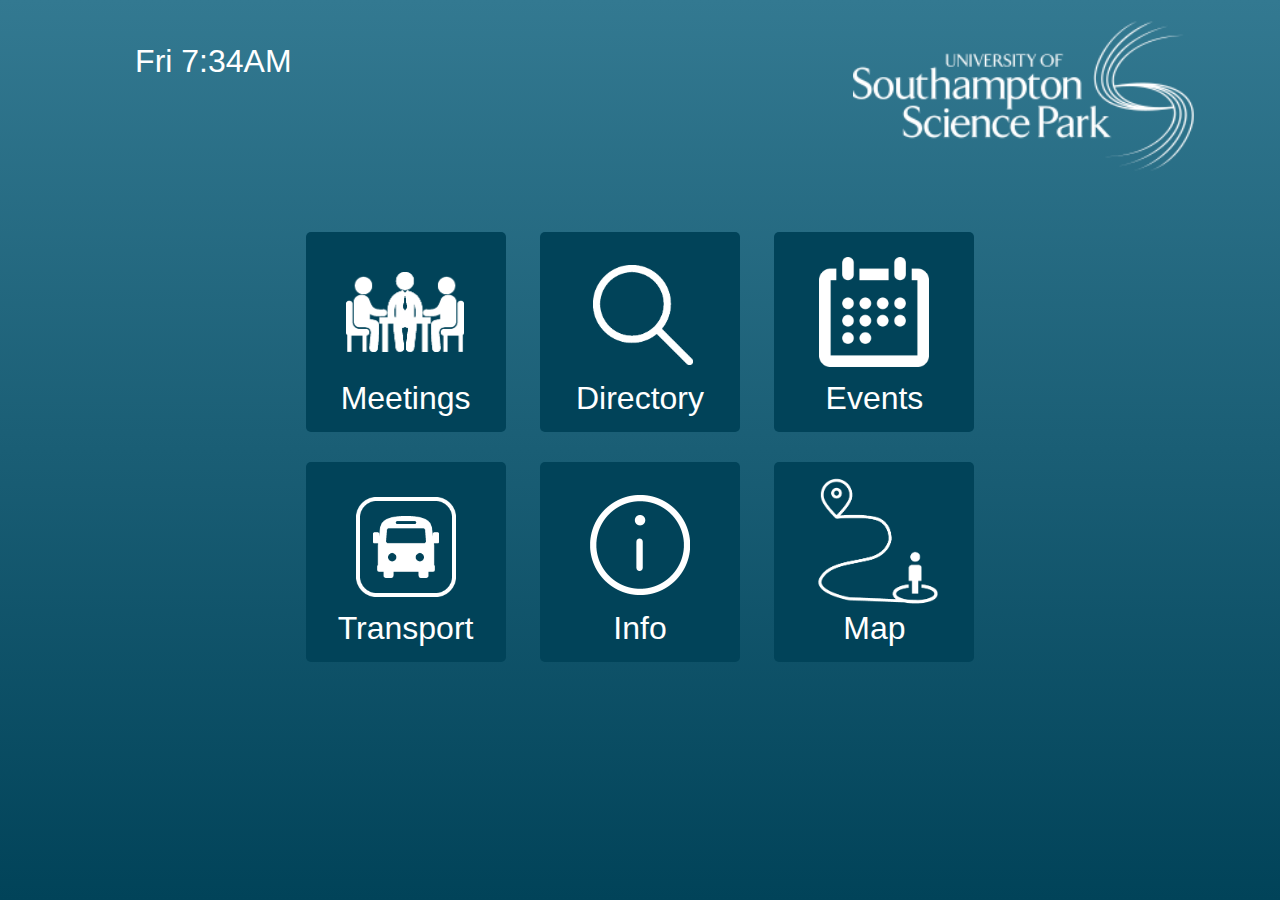
==== index.html @ 9030faab "changed resolution for touchscreen" ====
<html xmlns="http://www.w3.org/1999/xhtml" lang="en">

<head>
	<meta http-equiv="Content-Type" content="text/html; charset=utf-8" />
	<meta name="description" content="" />
	<meta name="keywords" content="" />
	<title>Science Park Touch Screen</title>
	<link rel="stylesheet" type="text/css" href="assets/css/main.css">
	<script src="assets/js/clock.js"></script>
</head>
<body>
	<!--Header-->
	<header>
		<nav>
			<div id="hdr-container">
    			<div id ="clockbox" class="hdr-date"></div>
    			<div class="back-container"></div>
    			<div class="logo"><img  id="sp-logo" src="assets/img/southampton-science-park.png" alt="Science Park" /></div>
    			<br style="clear: left;" />
			</div>
		</nav>
	</header>
	<!--Main Part of Body-->
	<article>
		<section class="row row-one">
			<a href="meeting.html"><div class="box-one grow">
				<div class="meeting-icon"><img src="assets/img/business-meeting.png"></div>
				<div class="meeting-text"><p>Meetings</p></div>
			</div></a>
    		<a href="http://178.62.9.102:8080/search"><div class="box-two grow">
    			<div class="search-icon"><img src="assets/img/search.png"></div>
    			<div class="search-text"><p>Directory</p></div>
    		</div></a>
    		<a href="events.html"><div class="box-three grow">
    			<div class="events-icon"><img src="assets/img/events.png"></div>
    			<div class="events-text"><p>Events</p></div>
    		</div></a>
		</section>
		<section class="row row-two">
			</div></a>
    		<a href="bus.html"><div class="box-one grow">
    			<div class="bus-icon"><img src="assets/img/scholar-bus-stop.png"></div>
    			<div class="bus-text"><p>Transport</p></div>
    		</div></a>
    		<a href="info.html"><div class="box-two grow">
    			<div class="info-icon"><img src="assets/img/info.png"></div>
    			<div class="info-text"><p>Info</p></div>
    		</div></a>
    		<a href="map.html"><div class="box-three grow">
				<div class="map-icon"><img src="assets/img/map-marker-with-a-person-shape.png"></div>
				<div class="map-text"><p>Map</p></div>
			</div></a>
		</section>
		<section>
			<div id='media-player'></div>	
		</section>
	</article>
	<!--Footer-->
	<footer>

	</footer>
</body>
---- assets/css/main.css ----
@import url("http://fonts.googleapis.com/css?family=Source+Sans+Pro:300,900");

/*CSS RESET*/
/*Source: http://meyerweb.com/eric/tools/css/reset/index.html*/

html, body, div, span, applet, object, iframe,
h1, h2, h3, h4, h5, h6, p, blockquote, pre,
a, abbr, acronym, address, big, cite, code,
del, dfn, em, font, img, ins, kbd, q, s, samp,
small, strike, strong, sub, sup, tt, var,
b, u, i, center,
dl, dt, dd, ol, ul, li,
fieldset, form, label, legend,
table, caption, tbody, tfoot, thead, tr, th, td {
	margin: 0;
	padding: 0;
	border: 0;
	outline: 0;
	font-size: 100%;
	vertical-align: baseline;
	background: transparent;
}
body {
	line-height: 1;
}
ol, ul {
	list-style: none;
}
blockquote, q {
	quotes: none;
}
blockquote:before, blockquote:after,
q:before, q:after {
	content: '';
	content: none;
}

/* remember to define focus styles! */
:focus {
	outline: 0;
}

/* remember to highlight inserts somehow! */
ins {
	text-decoration: none;
}
del {
	text-decoration: line-through;
}

/* tables still need 'cellspacing="0"' in the markup */
table {
	border-collapse: collapse;
	border-spacing: 0;
}

/*Main CSS*/
/*General*/
body {
	color: white;
	background: #014359; /* For browsers that do not support gradients */
    background: -webkit-linear-gradient(#337991,#014359 ); /* For Safari 5.1 to 6.0 */
    background: -o-linear-gradient(#337991,#014359 ); /* For Opera 11.1 to 12.0 */
    background: -moz-linear-gradient(#337991,#014359 ); /* For Firefox 3.6 to 15 */
    background: linear-gradient(#337991,#014359 ); /* Standard syntax (must be last) */
  font-family: Arial,Helvetica Neue,Helvetica,sans-serif; 
  font-weight: normal;
  font-style: normal;
  overflow: hidden;
  height: 100% !important;
}
a {
  text-decoration: none;
  color: white;
}

/*End of General*/
/*Header*/

#hdr-container {
    text-align: justify;
    -ms-text-justify: distribute-all-lines;
    color: white !important;
    padding-bottom: 60px;
    display: flex;

}
.logo, .back-container, .hdr-date {
    width: 33.3333%;
    flex: 1;
}
.logo {
  padding-top: 20px;
}
#sp-logo {
  width: 80%;
}
.hdr-date {
  padding-top: 45px;
}


.hdr-date {
	font-size: 2em !important;
	text-align: center;
}
.back-container {
  text-align: center;

}
#icon-backwards{
  width: 70px;
  padding-top: 30px;

}
/*End of Header*/
/*Body*/
.map-icon img {
  height: 150px;
  position: absolute;
  left: 30px;
  top: 10px;
}
.map-text {
  position: absolute;
  top:150px;
  font-size: 2em;
  right: 0;
  left: 0;
}

.search-icon img {
	height: 100px;
	position: absolute;
	left:53px;
	top: 33px;
}
.search-text {
	position: absolute;
	top:150px;
	font-size: 2em;
	right: 0;
	left: 0;
}

.events-icon img {
  height: 110px;
  position: absolute;
  left: 45px;
  top: 25px;
}
.events-text {
  position: absolute;
  top:150px;
  font-size: 2em;
  right: 0;
  left: 0;
}
.meeting-icon img {
  height: 80px;
  position: absolute;
  left: 40px;
  top: 40px;
}
.meeting-text {
  position: absolute;
  top: 150px;
  font-size: 2em;
  right: 0;
  left: 0;
}
.bus-icon img {
  height: 100px;
  position: absolute;
  left: 50px;
  top: 35px;
}
.bus-text {
  position: absolute;
  top:150px;
  font-size: 2em;
  right: 0;
  left: 0;
}
.info-icon img {
  height: 100px;
  position: absolute;
  left: 50px;
  top: 33px;
}
.info-text {
  position: absolute;
  top:150px;
  font-size: 2em;
  right: 0;
  left: 0;
}
.row-one,.row-two, .row-three {
    text-align: center;
}

.box-one, .box-two, .box-three {
    width: 200px;
    height: 200px;
    vertical-align: top;
    display: inline-block;
    *display: inline;
    zoom: 1;
    background: #014359;
    border-radius: 5px;
}
.box-one, .box-two {
	margin-right: 30px;
}
.row {
	padding-bottom: 30px;
}
.grow {
	position: relative;
  	-webkit-transition:all 0.5s ease-out;
  	-moz-transition:all 0.5s ease-out;
  	-ms-transition:all 0.5s ease-out;
  	-o-transition:all 0.5s ease-out;
  	transition:all 0.5s ease-out;  
 	/*box-shadow: 0 18px 19px rgba(0,0,0,0.2);*/
}
.grow:after {
	content: '';
  position: absolute;
  width: 100%;
  height: 100%;
  left: 0;
  opacity: 0;
  border-radius: 5px;
  box-shadow: 0 5px 15px rgba(0,0,0,0.3);
  -webkit-transition:opacity 0.3s ease-out;
  -moz-transition:opacity 0.3s ease-out;
  -ms-transition:opacity 0.3s ease-out;
  -o-transition:opacity 0.3s ease-out;
  transition: opacity 0.3s ease-in-out;
}

.grow:hover {
  	-webkit-transform:scale(1.1);
  	-moz-transform:scale(1.1);
  	-ms-transform:scale(1.1);
  	-o-transform:scale(1.1);
  	transform:scale(1.1);
  	z-index: 1;
}
.grow:hover:after {
	opacity: 1;
	z-index:1;
}
#hdr-news {
	text-align: center;
	font-size: 3em;
  margin-top: 20px;
  margin-bottom: 20px;
}
.news-item {
	margin: 0 auto;
	width: 80%;
	height: 200px;
	background-color: white;
	margin-bottom: 20px;
  border-radius: 10px;
}
.news-block {
  color: black;
}
.news-block .news-icon img{
  width: 65px;
  position: relative;
  left: 15px;
  top: 15px;
  float: left;
}
.news-block .news-name {
  float: left;
  padding: 20px;
  padding-left: 50px;
  font-size: 50;
  text-align: center;
}
.news-block .news-date {
  float: left;
  padding: 20px;
  padding-left: 50px;
  font-size: 50;
  text-align: center;
}
.news-block .news-info {
  float: left;
  padding-left: 20px;
  padding-top: 20px;
  font-size: 30px;
}
.read-btn button {
  font-family: Arial,Helvetica Neue,Helvetica,sans-serif; 
  background-color: #337991;
  border: none;
  border-radius: 15px;
  color: #fff;
  padding: 50px 150px;
  text-align: center;
  text-decoration: none;
  font-size: 45px;
  cursor: pointer;
}
.read-btn {
	text-align: center;
}
.center { 
  margin: 0 auto; 
  width: 1200px; 
  display: block;
}

#media-video{
  background:#000;
  color:#ccc;
  border-radius: 6px;
  border: 1px solid rgba(0,0,0,0.8);
  box-shadow: 0px 10px 30px rgba(0,0,0,0.5);
  margin: 0 auto;
  display: block;
}

/*End of Body*/

/*CSS for BUS PAGE*/

.nextbus-container, .busstop-container, .timetable-container,.taxi-container,.map-container{
  text-align: center;
  padding-bottom: 15px;
  
}
.nextbus-container .nextbus-box table, .busstop-container .busstop-box table,
.timetable-container .timetable-box table, .taxi-container .taxi-box table {
  position: absolute;
}
.nextbus-box, .busstop-box, .timetable-box, .taxi-box{
  width: 650px;
  height: 150px;
  vertical-align: top;
  display: inline-block;
  *display: inline;
  zoom: 1;
  background: #014359;
  border-radius: 5px;
}
.timetable-box {
  height: 500px !important;
}
.nextbus-text {
  position: relative;
  left: 35px;
  font-size: 30px;
}
.nextbus-icon img{
  width: 110px;    
  position: relative;
  top: 15px;
  left: 55px;
}
.nextbus-time {
  text-align: center;
  position: relative;
  top: 43px;
  left: 265px;
  font-size: 65px;
}
.busstop-box table, .timetable-box table, .taxi-box table {
  width: 650px;
  margin: 0 auto;
  text-align: center;
}
.busstop-box .busstop-icon img  {
  width: 100px;
  padding-bottom: 20px;
}
.busstop-text p{
  font-size: 30px;
  padding-top: 12px;
  padding-bottom: 10px;
}
.taxi-text p {
  font-size: 20px;
  padding-top: 30px !important;
}
.busstop-icon .icon-run img {
  width: 155px;
}
.taxi-comp td p {
  padding-top: 15px;
  font-size: 20px;
}
.busstop-time {
  font-size: 25px;
}
.taxi-phone {
  font-size: 20px;
}
.timetable-text h2 {
  font-size: 30px;
  padding-top: 30px;
  padding-bottom: 30px;
  font-weight: 300;
}
.timetable-stops p {
  font-size: 25px;
  padding-bottom: 5px;
}
.timetable-slots p {
  font-size: 25px;
}
/*CSS for News Page*/
.news-header {
  font-size: 70px;
  font-weight: 300;
  text-align: center;
  margin-top: 20px;
  margin-bottom: 20px;
}
.news-header-descr {
  text-align: center;
  margin-top: 20px;
  margin-bottom: 20px;
}

/*CSS for Search Page*/
.search-box {
  text-align: center;
}
.search-box .search-field {
  width: 1000px;
  height: 100px;
  border-radius: 10px;
  color:  ##014359;
  font-family: Arial,Helvetica Neue,Helvetica,sans-serif; 
  font-size: 35px;
  vertical-align: middle;
  padding-left: 20px;
  box-shadow: 0 18px 19px rgba(0,0,0,0.2);
}

#search-area {
  text-align: center;
  overflow-y: scroll !important;
  height: 1300px;
  z-index: 1;
}
#search-area::-webkit-scrollbar {
    width: 0.5em;
}
 
#search-area::-webkit-scrollbar-track {
    -webkit-box-shadow: inset 0 0 6px rgba(0,0,0,0.3);
    background-color: #fff;
}
 
#search-area::-webkit-scrollbar-thumb {
  background-color: #092d39;
}
#search-area::-webkit-scrollbar-button {
    width: 0;
    height: 0;
    display: none;
}
#search-area::-webkit-scrollbar-corner {
    background-color: transparent;
    position: relative;
}


.companybox {
    width: 298px;
    height: 440px;
    vertical-align: top;
    display: inline-block;
    *display: inline;
    zoom: 1;
    background: #fff;
    border-radius: 5px;
    margin-right: 20px;
    margin-bottom: 30px;
}
.company-logo img {
  position: absolute;
  right: 55px;
  width: 200px;
}
.comp-desc-container {
  position: absolute;
  width: 100%;
  height: 40%;
  background: #77adbf;
  top: 60%;
  border-bottom-left-radius: 5px;
  border-bottom-right-radius: 5px;
  text-align: left !important;
  color: #02445a;
}
.comp-name {
  font-size: 50px;
  padding-left: 20px;
  padding-top: 30px;
  padding-bottom: 30px;
}
.comp-addr {
  font-size: 30px;
  padding-left: 20px;
}
.comp-addr p {
  float: left;
  padding-right: 100px;
}
.comp-desc-container img {
  width: 50px;
  height: 30px;
  float: right;
  position: absolute;
  right: 20px;
  bottom: 15px;
  background-color: #02445a;
  padding: 20px 10px;
  border-radius: 50px;
}
/*CSS for Map page*/
 /*.map-box {
  width: 1000px;
  height: 800px;
  vertical-align: top;
  display: inline-block;
  *display: inline;
  zoom: 1;
  border-radius: 5px;
 }*/

.map-container img {
  width: 720px;
}
.map-hdr h1{
  font-size: 40px;
  font-weight: 300;
  text-align: center;
  padding-bottom: 30px;
}

/*CSS for Ind Comp Temp*/

/*Description part*/
.indComp-descr {
  padding-top: 100px;
  width: 1300px;
  margin: 0 auto;
}
.indComp-left, .indComp-right {
  float: left;
}
.indComp-left img{
  width: 500px;
}

.indComp-right {
  width: 800px
}
.indComp-right-wrapper {
  width: 800px;
  margin: 0 auto;
  display: block;
  height: 264px;
  margin: 20px;
  margin-top: 0 !important;
}
.indComp-right-l, .indComp-right-r {
    float: left;
}
.indComp-right-l .cp-img-profile, .indComp-right-l .cp-img-grow, .indComp-right-l .cp-img-team {
  content: "";
  width: 264px;
  height: 264px;
  display: block;
  margin-right: 20px;
}
.indComp-right-l .cp-img-profile {
  background-image: url(../img/cp-profile.png);
  background-position: center center;
  background-size: 90%;
}
.indComp-right-l .cp-img-grow {
  background-image: url(../img/cp-grow.png);
  background-position: center center;
  background-repeat: no-repeat;
  background-size: 60%;
}
.indComp-right-l .cp-img-team {
  background-image: url(../img/cp-team.png);
  background-position: center center;
  background-repeat: no-repeat;
  background-size: 60%;
}
.indComp-right-r {
  width: 500px
}
.indComp-right-r p {
  font-size: 22px;
  line-height: 32px;
  padding: 20px;
  text-align: justify;
  vertical-align: middle;
}
.cp-profile {
  background-color: #115b74;
}
.cp-grow {
  background-color: #1c6c87;
}
.cp-team {
  background-color: #337991;
}
.cta {
  padding: 40px 0;
  background-color: #337991;
}
.cta h3 {
  text-align: center;
  font-size: 30px;
}
.cta p {
  font-size: 40px;
  font-weight: bold;
  font-style: italic;
  text-align: center;
  padding-top: 20px;
  color:#fff;
}
.cta .office-btn {
    margin-top: 20px;
    margin-left: 500px;
    margin-right: 500px;
    border: 5px solid #fff;
    border-radius: 6px;
    padding-bottom: 15px;
}

/*CSS for event page*/
.show-events {
  overflow: hidden;
  margin: 0 auto;
  max-width: 800px;
}

.show-events iframe {
  margin-top: -387px;
  margin-left: 80px;
  width: 600px;
  height: 1200px;
}
/*CSS for INFO PAGE*/

.inner_row img, .inner_row img {
  max-width: 100px;
}
.inner_row h3, .inner_row h3 {
  padding-top: 30px;
  font-size: 25px;
}
.inner_row p {
  font-size: 15px;
  padding-top: 20px;
}
.inner_row {
  height: 80%;
  margin-top: 6%;
}
.info-hdr h1{
  font-size: 30px;
  font-weight: 300;
  text-align: center;
  padding-bottom: 30px;
}
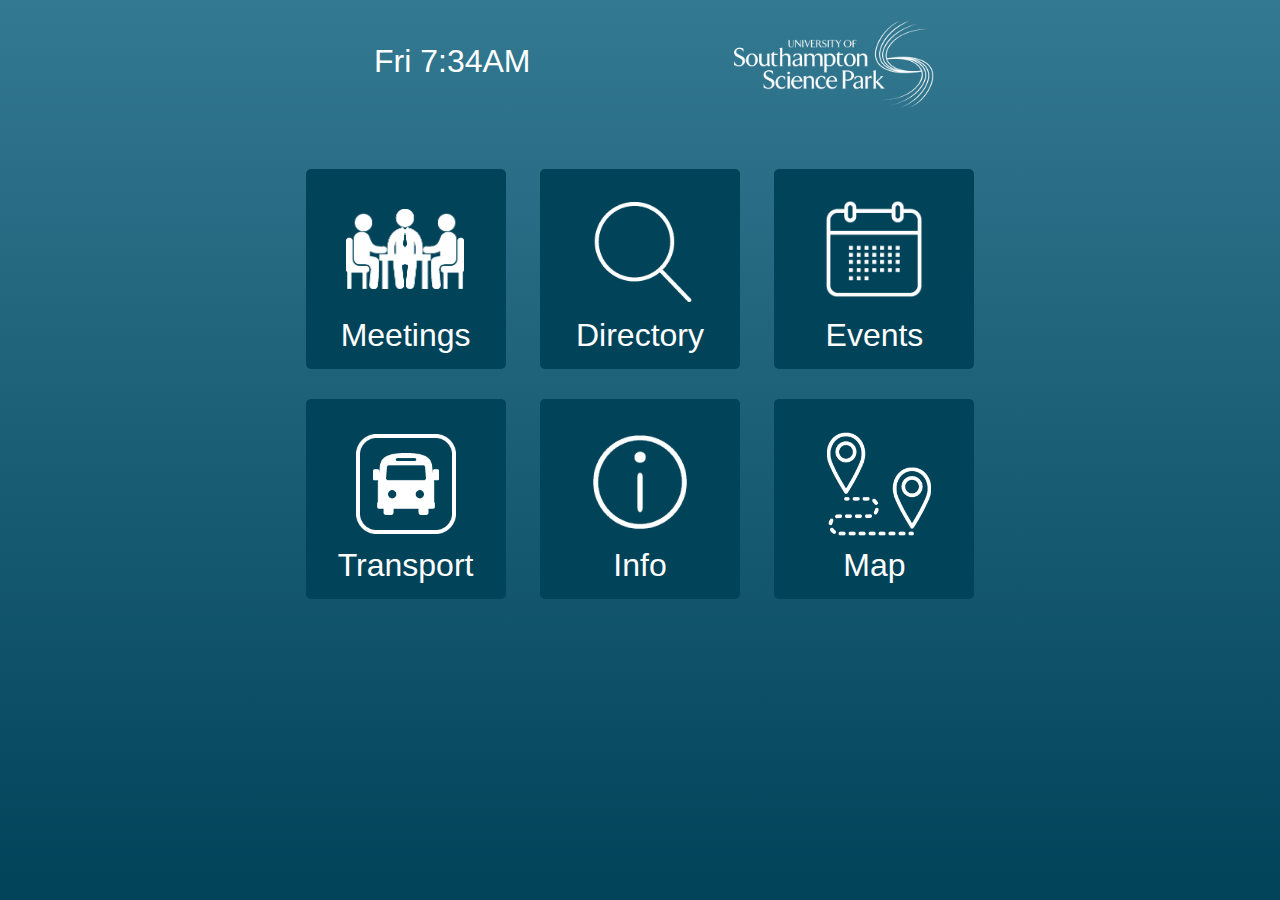
==== commit 0dda5c0b: "changes according to doc" ====
--- a/index.html
+++ b/index.html
@@ -28,11 +28,11 @@
 				<div class="meeting-text"><p>Meetings</p></div>
 			</div></a>
     		<a href="http://178.62.9.102:8080/search"><div class="box-two grow">
-    			<div class="search-icon"><img src="assets/img/search.png"></div>
+    			<div class="search-icon"><img src="assets/img/magnifier.png"></div>
     			<div class="search-text"><p>Directory</p></div>
     		</div></a>
     		<a href="events.html"><div class="box-three grow">
-    			<div class="events-icon"><img src="assets/img/events.png"></div>
+    			<div class="events-icon"><img src="assets/img/cal.png"></div>
     			<div class="events-text"><p>Events</p></div>
     		</div></a>
 		</section>
@@ -43,11 +43,11 @@
     			<div class="bus-text"><p>Transport</p></div>
     		</div></a>
     		<a href="info.html"><div class="box-two grow">
-    			<div class="info-icon"><img src="assets/img/info.png"></div>
+    			<div class="info-icon"><img src="assets/img/info_light.png"></div>
     			<div class="info-text"><p>Info</p></div>
     		</div></a>
     		<a href="map.html"><div class="box-three grow">
-				<div class="map-icon"><img src="assets/img/map-marker-with-a-person-shape.png"></div>
+				<div class="map-icon"><img src="assets/img/route.png"></div>
 				<div class="map-text"><p>Map</p></div>
 			</div></a>
 		</section>
--- a/assets/css/main.css
+++ b/assets/css/main.css
@@ -83,6 +83,8 @@
     color: white !important;
     padding-bottom: 60px;
     display: flex;
+    max-width: 44%;
+    margin: 0 auto;
 
 }
 .logo, .back-container, .hdr-date {
@@ -90,10 +92,11 @@
     flex: 1;
 }
 .logo {
+  text-align: center;
   padding-top: 20px;
 }
 #sp-logo {
-  width: 80%;
+  width: 200px;
 }
 .hdr-date {
   padding-top: 45px;
@@ -197,6 +200,8 @@
 }
 .row-one,.row-two, .row-three {
     text-align: center;
+    max-width: 80%;
+    margin: 0 auto;
 }
 
 .box-one, .box-two, .box-three {
@@ -386,7 +391,7 @@
   padding-bottom: 10px;
 }
 .taxi-text p {
-  font-size: 20px;
+  font-size: 30px;
   padding-top: 30px !important;
 }
 .busstop-icon .icon-run img {
@@ -429,221 +434,28 @@
   margin-bottom: 20px;
 }
 
-/*CSS for Search Page*/
-.search-box {
-  text-align: center;
-}
-.search-box .search-field {
-  width: 1000px;
-  height: 100px;
-  border-radius: 10px;
-  color:  ##014359;
-  font-family: Arial,Helvetica Neue,Helvetica,sans-serif; 
-  font-size: 35px;
-  vertical-align: middle;
-  padding-left: 20px;
-  box-shadow: 0 18px 19px rgba(0,0,0,0.2);
-}
-
-#search-area {
-  text-align: center;
-  overflow-y: scroll !important;
-  height: 1300px;
-  z-index: 1;
-}
-#search-area::-webkit-scrollbar {
-    width: 0.5em;
-}
- 
-#search-area::-webkit-scrollbar-track {
-    -webkit-box-shadow: inset 0 0 6px rgba(0,0,0,0.3);
-    background-color: #fff;
-}
- 
-#search-area::-webkit-scrollbar-thumb {
-  background-color: #092d39;
-}
-#search-area::-webkit-scrollbar-button {
-    width: 0;
-    height: 0;
-    display: none;
-}
-#search-area::-webkit-scrollbar-corner {
-    background-color: transparent;
-    position: relative;
-}
-
-
-.companybox {
-    width: 298px;
-    height: 440px;
-    vertical-align: top;
-    display: inline-block;
-    *display: inline;
-    zoom: 1;
-    background: #fff;
-    border-radius: 5px;
-    margin-right: 20px;
-    margin-bottom: 30px;
-}
-.company-logo img {
-  position: absolute;
-  right: 55px;
-  width: 200px;
-}
-.comp-desc-container {
-  position: absolute;
-  width: 100%;
-  height: 40%;
-  background: #77adbf;
-  top: 60%;
-  border-bottom-left-radius: 5px;
-  border-bottom-right-radius: 5px;
-  text-align: left !important;
-  color: #02445a;
-}
-.comp-name {
-  font-size: 50px;
-  padding-left: 20px;
-  padding-top: 30px;
-  padding-bottom: 30px;
-}
-.comp-addr {
-  font-size: 30px;
-  padding-left: 20px;
-}
-.comp-addr p {
-  float: left;
-  padding-right: 100px;
-}
-.comp-desc-container img {
+.arrow-circle img {
   width: 50px;
-  height: 30px;
-  float: right;
-  position: absolute;
-  right: 20px;
-  bottom: 15px;
-  background-color: #02445a;
-  padding: 20px 10px;
-  border-radius: 50px;
-}
-/*CSS for Map page*/
- /*.map-box {
-  width: 1000px;
-  height: 800px;
-  vertical-align: top;
-  display: inline-block;
-  *display: inline;
-  zoom: 1;
-  border-radius: 5px;
- }*/
+    height: 28px;
+    float: right;
+    position: absolute;
+    right: 20px;
+    bottom: 15px;
+    background-color: #1A5E75;
+    padding: 20px 10px;
+    border-radius: 50px;
+}
 
 .map-container img {
   width: 720px;
 }
-.map-hdr h1{
+.map-hdr h1, .event_hdr h1, .bus-hdr h1{
   font-size: 40px;
   font-weight: 300;
   text-align: center;
   padding-bottom: 30px;
 }
 
-/*CSS for Ind Comp Temp*/
-
-/*Description part*/
-.indComp-descr {
-  padding-top: 100px;
-  width: 1300px;
-  margin: 0 auto;
-}
-.indComp-left, .indComp-right {
-  float: left;
-}
-.indComp-left img{
-  width: 500px;
-}
-
-.indComp-right {
-  width: 800px
-}
-.indComp-right-wrapper {
-  width: 800px;
-  margin: 0 auto;
-  display: block;
-  height: 264px;
-  margin: 20px;
-  margin-top: 0 !important;
-}
-.indComp-right-l, .indComp-right-r {
-    float: left;
-}
-.indComp-right-l .cp-img-profile, .indComp-right-l .cp-img-grow, .indComp-right-l .cp-img-team {
-  content: "";
-  width: 264px;
-  height: 264px;
-  display: block;
-  margin-right: 20px;
-}
-.indComp-right-l .cp-img-profile {
-  background-image: url(../img/cp-profile.png);
-  background-position: center center;
-  background-size: 90%;
-}
-.indComp-right-l .cp-img-grow {
-  background-image: url(../img/cp-grow.png);
-  background-position: center center;
-  background-repeat: no-repeat;
-  background-size: 60%;
-}
-.indComp-right-l .cp-img-team {
-  background-image: url(../img/cp-team.png);
-  background-position: center center;
-  background-repeat: no-repeat;
-  background-size: 60%;
-}
-.indComp-right-r {
-  width: 500px
-}
-.indComp-right-r p {
-  font-size: 22px;
-  line-height: 32px;
-  padding: 20px;
-  text-align: justify;
-  vertical-align: middle;
-}
-.cp-profile {
-  background-color: #115b74;
-}
-.cp-grow {
-  background-color: #1c6c87;
-}
-.cp-team {
-  background-color: #337991;
-}
-.cta {
-  padding: 40px 0;
-  background-color: #337991;
-}
-.cta h3 {
-  text-align: center;
-  font-size: 30px;
-}
-.cta p {
-  font-size: 40px;
-  font-weight: bold;
-  font-style: italic;
-  text-align: center;
-  padding-top: 20px;
-  color:#fff;
-}
-.cta .office-btn {
-    margin-top: 20px;
-    margin-left: 500px;
-    margin-right: 500px;
-    border: 5px solid #fff;
-    border-radius: 6px;
-    padding-bottom: 15px;
-}
 
 /*CSS for event page*/
 .show-events {
@@ -664,7 +476,7 @@
   max-width: 100px;
 }
 .inner_row h3, .inner_row h3 {
-  padding-top: 30px;
+  padding-top: 10px;
   font-size: 25px;
 }
 .inner_row p {
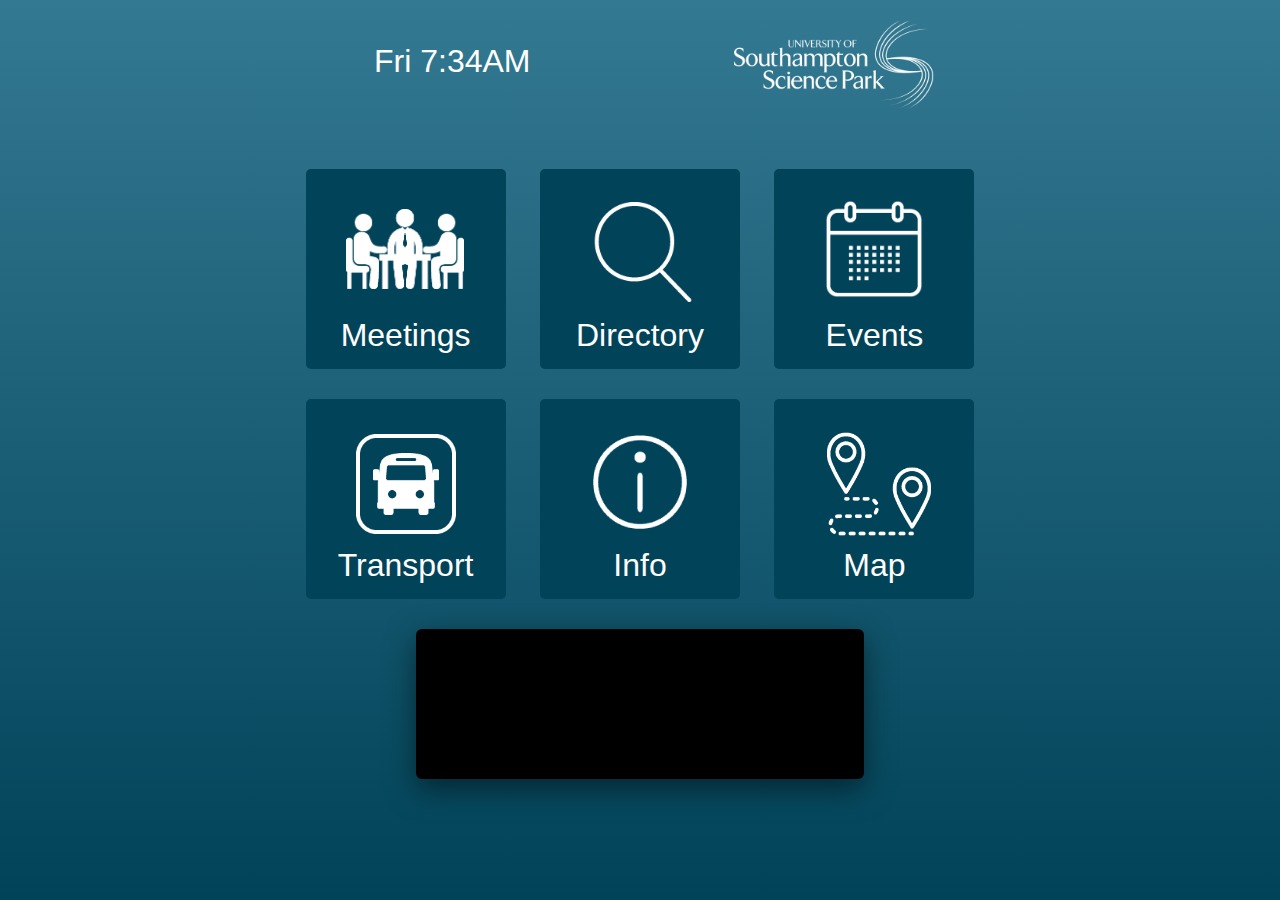
==== commit 39bedfca: "added video" ====
--- a/index.html
+++ b/index.html
@@ -2,6 +2,7 @@
 
 <head>
 	<meta http-equiv="Content-Type" content="text/html; charset=utf-8" />
+	<meta name="viewport" content="width=device-width, initial-scale=1.0">
 	<meta name="description" content="" />
 	<meta name="keywords" content="" />
 	<title>Science Park Touch Screen</title>
@@ -24,35 +25,39 @@
 	<article>
 		<section class="row row-one">
 			<a href="meeting.html"><div class="box-one grow">
-				<div class="meeting-icon"><img src="assets/img/business-meeting.png"></div>
-				<div class="meeting-text"><p>Meetings</p></div>
+				<div class="menu-icon meeting-icon"><img src="assets/img/business-meeting.png"></div>
+				<div class="menu-text meeting-text"><p>Meetings</p></div>
 			</div></a>
     		<a href="http://178.62.9.102:8080/search"><div class="box-two grow">
-    			<div class="search-icon"><img src="assets/img/magnifier.png"></div>
-    			<div class="search-text"><p>Directory</p></div>
+    			<div class="menu-icon search-icon"><img src="assets/img/magnifier.png"></div>
+    			<div class="menu-text search-text"><p>Directory</p></div>
     		</div></a>
     		<a href="events.html"><div class="box-three grow">
-    			<div class="events-icon"><img src="assets/img/cal.png"></div>
-    			<div class="events-text"><p>Events</p></div>
+    			<div class="menu-icon events-icon"><img src="assets/img/cal.png"></div>
+    			<div class="menu-text events-text"><p>Events</p></div>
     		</div></a>
 		</section>
 		<section class="row row-two">
 			</div></a>
     		<a href="bus.html"><div class="box-one grow">
-    			<div class="bus-icon"><img src="assets/img/scholar-bus-stop.png"></div>
-    			<div class="bus-text"><p>Transport</p></div>
+    			<div class="menu-icon bus-icon"><img src="assets/img/scholar-bus-stop.png"></div>
+    			<div class="menu-text bus-text"><p>Transport</p></div>
     		</div></a>
     		<a href="info.html"><div class="box-two grow">
-    			<div class="info-icon"><img src="assets/img/info_light.png"></div>
-    			<div class="info-text"><p>Info</p></div>
+    			<div class="menu-icon info-icon"><img src="assets/img/info_light.png"></div>
+    			<div class="menu-text info-text"><p>Info</p></div>
     		</div></a>
     		<a href="map.html"><div class="box-three grow">
-				<div class="map-icon"><img src="assets/img/route.png"></div>
-				<div class="map-text"><p>Map</p></div>
+				<div class="menu-icon map-icon"><img src="assets/img/route.png"></div>
+				<div class="menu-text map-text"><p>Map</p></div>
 			</div></a>
 		</section>
 		<section>
-			<div id='media-player'></div>	
+			<div id='media-player'>
+				<video id='media-video' class="center" autoplay loop muted>
+					<source src='assets/video/tcc.mp4' type='video/mp4'>
+				</video>
+			</div>	
 		</section>
 	</article>
 	<!--Footer-->
--- a/assets/css/main.css
+++ b/assets/css/main.css
@@ -63,7 +63,7 @@
     background: -o-linear-gradient(#337991,#014359 ); /* For Opera 11.1 to 12.0 */
     background: -moz-linear-gradient(#337991,#014359 ); /* For Firefox 3.6 to 15 */
     background: linear-gradient(#337991,#014359 ); /* Standard syntax (must be last) */
-  font-family: Arial,Helvetica Neue,Helvetica,sans-serif; 
+  font-family: Bliss Regular, Fallback, sans-serif; 
   font-weight: normal;
   font-style: normal;
   overflow: hidden;
@@ -200,7 +200,6 @@
 }
 .row-one,.row-two, .row-three {
     text-align: center;
-    max-width: 80%;
     margin: 0 auto;
 }
 
@@ -257,65 +256,6 @@
 	opacity: 1;
 	z-index:1;
 }
-#hdr-news {
-	text-align: center;
-	font-size: 3em;
-  margin-top: 20px;
-  margin-bottom: 20px;
-}
-.news-item {
-	margin: 0 auto;
-	width: 80%;
-	height: 200px;
-	background-color: white;
-	margin-bottom: 20px;
-  border-radius: 10px;
-}
-.news-block {
-  color: black;
-}
-.news-block .news-icon img{
-  width: 65px;
-  position: relative;
-  left: 15px;
-  top: 15px;
-  float: left;
-}
-.news-block .news-name {
-  float: left;
-  padding: 20px;
-  padding-left: 50px;
-  font-size: 50;
-  text-align: center;
-}
-.news-block .news-date {
-  float: left;
-  padding: 20px;
-  padding-left: 50px;
-  font-size: 50;
-  text-align: center;
-}
-.news-block .news-info {
-  float: left;
-  padding-left: 20px;
-  padding-top: 20px;
-  font-size: 30px;
-}
-.read-btn button {
-  font-family: Arial,Helvetica Neue,Helvetica,sans-serif; 
-  background-color: #337991;
-  border: none;
-  border-radius: 15px;
-  color: #fff;
-  padding: 50px 150px;
-  text-align: center;
-  text-decoration: none;
-  font-size: 45px;
-  cursor: pointer;
-}
-.read-btn {
-	text-align: center;
-}
 .center { 
   margin: 0 auto; 
   width: 1200px; 
@@ -326,26 +266,27 @@
   background:#000;
   color:#ccc;
   border-radius: 6px;
-  border: 1px solid rgba(0,0,0,0.8);
   box-shadow: 0px 10px 30px rgba(0,0,0,0.5);
   margin: 0 auto;
   display: block;
+  width: 35% !important;
 }
 
 /*End of Body*/
 
 /*CSS for BUS PAGE*/
 
-.nextbus-container, .busstop-container, .timetable-container,.taxi-container,.map-container{
+.nextbus-S-container, .nextbus-R-container, .taxi-container{
   text-align: center;
   padding-bottom: 15px;
   
 }
-.nextbus-container .nextbus-box table, .busstop-container .busstop-box table,
-.timetable-container .timetable-box table, .taxi-container .taxi-box table {
-  position: absolute;
-}
-.nextbus-box, .busstop-box, .timetable-box, .taxi-box{
+
+
+.nextbus-S-container .nextbus-S-box table, .nextbus-R-container .nextbus-R-box table, .taxi-container .taxi-box table {
+  position: absolute;
+}
+.nextbus-S-box, .nextbus-R-box, .taxi-box{
   width: 650px;
   height: 150px;
   vertical-align: top;
@@ -355,83 +296,33 @@
   background: #014359;
   border-radius: 5px;
 }
-.timetable-box {
-  height: 500px !important;
-}
-.nextbus-text {
-  position: relative;
-  left: 35px;
-  font-size: 30px;
-}
-.nextbus-icon img{
-  width: 110px;    
-  position: relative;
-  top: 15px;
-  left: 55px;
-}
-.nextbus-time {
-  text-align: center;
-  position: relative;
-  top: 43px;
-  left: 265px;
-  font-size: 65px;
-}
-.busstop-box table, .timetable-box table, .taxi-box table {
+.nextbus-S-box table, .nextbus-R-box table,.taxi-box table {
   width: 650px;
   margin: 0 auto;
   text-align: center;
 }
-.busstop-box .busstop-icon img  {
-  width: 100px;
-  padding-bottom: 20px;
-}
-.busstop-text p{
+.nextbus-S-text p , .nextbus-R-text p{
   font-size: 30px;
-  padding-top: 12px;
-  padding-bottom: 10px;
+  padding-top: 20px !important;
 }
 .taxi-text p {
   font-size: 30px;
   padding-top: 30px !important;
 }
-.busstop-icon .icon-run img {
-  width: 155px;
+.nextbus-S-box table th, .nextbus-R-box table th {
+  font-size: 20px;
+  padding-top:15px !important;
+}
+.nextbus-S-box .bus-dep p, .nextbus-R-box .bus-dep p {
+  padding-top:10px !important;
+  font-size: 30px;
 }
 .taxi-comp td p {
   padding-top: 15px;
   font-size: 20px;
 }
-.busstop-time {
-  font-size: 25px;
-}
 .taxi-phone {
   font-size: 20px;
-}
-.timetable-text h2 {
-  font-size: 30px;
-  padding-top: 30px;
-  padding-bottom: 30px;
-  font-weight: 300;
-}
-.timetable-stops p {
-  font-size: 25px;
-  padding-bottom: 5px;
-}
-.timetable-slots p {
-  font-size: 25px;
-}
-/*CSS for News Page*/
-.news-header {
-  font-size: 70px;
-  font-weight: 300;
-  text-align: center;
-  margin-top: 20px;
-  margin-bottom: 20px;
-}
-.news-header-descr {
-  text-align: center;
-  margin-top: 20px;
-  margin-bottom: 20px;
 }
 
 .arrow-circle img {
@@ -447,7 +338,8 @@
 }
 
 .map-container img {
-  width: 720px;
+  width: 500px;
+  padding-bottom: 15px;
 }
 .map-hdr h1, .event_hdr h1, .bus-hdr h1{
   font-size: 40px;
@@ -456,18 +348,20 @@
   padding-bottom: 30px;
 }
 
-
-/*CSS for event page*/
+.map-container {
+  text-align: center;
+}
+/*CSS for Event page*/
 .show-events {
   overflow: hidden;
   margin: 0 auto;
-  max-width: 800px;
+  max-width: 741px;
 }
 
 .show-events iframe {
-  margin-top: -387px;
-  margin-left: 80px;
-  width: 600px;
+  margin-top: -350px;
+  margin-left: -1px;
+  width: 741px;
   height: 1200px;
 }
 /*CSS for INFO PAGE*/
@@ -480,8 +374,9 @@
   font-size: 25px;
 }
 .inner_row p {
-  font-size: 15px;
-  padding-top: 20px;
+      font-size: 19px;
+    padding: 20px;
+    line-height: 1.2;
 }
 .inner_row {
   height: 80%;
@@ -492,4 +387,48 @@
   font-weight: 300;
   text-align: center;
   padding-bottom: 30px;
+}
+
+@media only screen and (max-width:836px) {
+  .box-one, .box-two, .box-three {
+    width: 149px;
+    height: 149px;
+  }
+  #hdr-container {
+    max-width: 67%;
+  }
+  .menu-text {
+    top: 116px;
+    font-size: 1.6em;
+  }
+  .events-icon img {
+    left: 25px;
+    top: 7px;
+  }
+  .search-icon img {
+    left: 28px;
+    top: 15px;
+  }
+  .meeting-icon img {
+    left: 20px;
+    top: 24px;
+  }
+  .bus-icon img {
+    left: 30px;
+    top: 14px;
+  }
+  .info-icon img {
+    left: 30px;
+    top: 15px;
+  }
+  .map-icon img {
+    left: 7px;
+    top: -13px;
+  }
+  .box-one, .box-two {
+    margin-right: 10px;
+  }
+  .row {
+    padding-bottom: 14px;
+  }
 }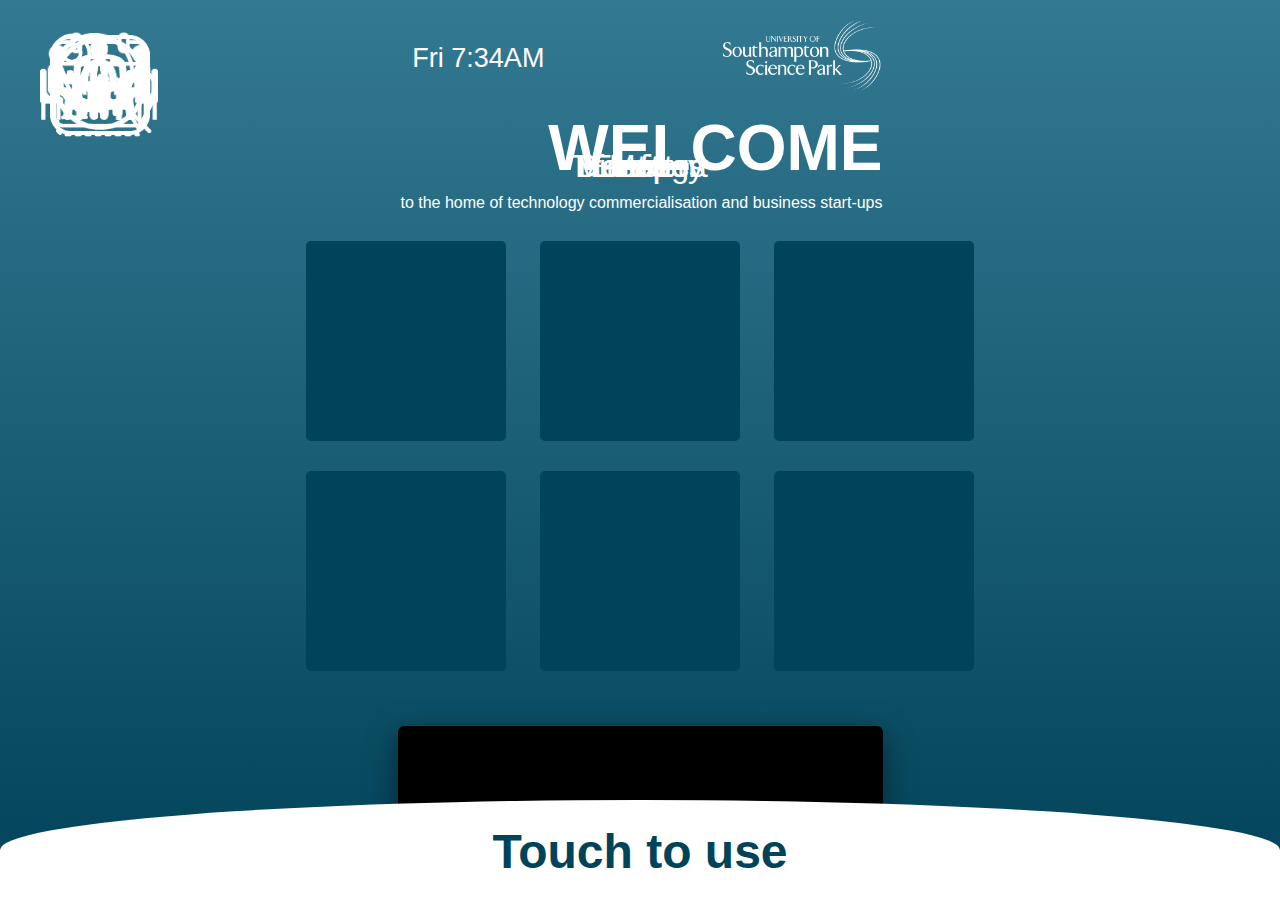
==== commit fc03591f: "added keyboard and layout changes on homepage" ====
--- a/index.html
+++ b/index.html
@@ -10,58 +10,79 @@
 	<script src="assets/js/clock.js"></script>
 </head>
 <body>
-	<!--Header-->
-	<header>
-		<nav>
-			<div id="hdr-container">
-    			<div id ="clockbox" class="hdr-date"></div>
-    			<div class="back-container"></div>
-    			<div class="logo"><img  id="sp-logo" src="assets/img/southampton-science-park.png" alt="Science Park" /></div>
-    			<br style="clear: left;" />
+	<div id="holder">
+		<!--Header-->
+		<header>
+			<nav>
+				<div id="hdr-container">
+	    			<div id ="clockbox" class="hdr-date"></div>
+	    			<div class="back-container"></div>
+	    			<div class="logo"><img  id="sp-logo" src="assets/img/southampton-science-park.png" alt="Science Park" /></div>
+	    			<br style="clear: left;" />
+				</div>
+			</nav>
+		</header>
+		<div id="body">
+			<!--Main Part of Body-->
+			<div class="index_title">
+				<h1>WELCOME</h1>
+				<p>to the home of technology commercialisation and business start-ups</p>
 			</div>
-		</nav>
-	</header>
-	<!--Main Part of Body-->
-	<article>
-		<section class="row row-one">
-			<a href="meeting.html"><div class="box-one grow">
-				<div class="menu-icon meeting-icon"><img src="assets/img/business-meeting.png"></div>
-				<div class="menu-text meeting-text"><p>Meetings</p></div>
-			</div></a>
-    		<a href="http://178.62.9.102:8080/search"><div class="box-two grow">
-    			<div class="menu-icon search-icon"><img src="assets/img/magnifier.png"></div>
-    			<div class="menu-text search-text"><p>Directory</p></div>
-    		</div></a>
-    		<a href="events.html"><div class="box-three grow">
-    			<div class="menu-icon events-icon"><img src="assets/img/cal.png"></div>
-    			<div class="menu-text events-text"><p>Events</p></div>
-    		</div></a>
-		</section>
-		<section class="row row-two">
-			</div></a>
-    		<a href="bus.html"><div class="box-one grow">
-    			<div class="menu-icon bus-icon"><img src="assets/img/scholar-bus-stop.png"></div>
-    			<div class="menu-text bus-text"><p>Transport</p></div>
-    		</div></a>
-    		<a href="info.html"><div class="box-two grow">
-    			<div class="menu-icon info-icon"><img src="assets/img/info_light.png"></div>
-    			<div class="menu-text info-text"><p>Info</p></div>
-    		</div></a>
-    		<a href="map.html"><div class="box-three grow">
-				<div class="menu-icon map-icon"><img src="assets/img/route.png"></div>
-				<div class="menu-text map-text"><p>Map</p></div>
-			</div></a>
-		</section>
-		<section>
-			<div id='media-player'>
-				<video id='media-video' class="center" autoplay loop muted>
-					<source src='assets/video/tcc.mp4' type='video/mp4'>
-				</video>
-			</div>	
-		</section>
-	</article>
-	<!--Footer-->
-	<footer>
+			<article>
+				<section class="row row-one">
+					<a href="meeting.html"><div class="box box-one ">
+						<div class="menu-icon meeting-icon"><img src="assets/img/business-meeting.png"></div>
+						<div class="menu-text meeting-text"><p>Meetings</p></div>
+					</div></a>
+		    		<a href="http://178.62.9.102:8080/search"><div class="box box-two ">
+		    			<div class="menu-icon search-icon"><img src="assets/img/magnifier.png"></div>
+		    			<div class="menu-text search-text"><p>Directory</p></div>
+		    		</div></a>
+		    		<a href="events.html"><div class="box box-three ">
+		    			<div class="menu-icon events-icon"><img src="assets/img/cal.png"></div>
+		    			<div class="menu-text events-text"><p>Events</p></div>
+		    		</div></a>
+				</section>
+				<section class="row row-two">
+		    		<a href="bus.html"><div class="box box-one ">
+		    			<div class="menu-icon bus-icon"><img src="assets/img/scholar-bus-stop.png"></div>
+		    			<div class="menu-text bus-text"><p>Transport</p></div>
+		    		</div></a>
+		    		<a href="info.html"><div class="box box-two ">
+		    			<div class="menu-icon info-icon"><img src="assets/img/info_light.png"></div>
+		    			<div class="menu-text info-text"><p>Info</p></div>
+		    		</div></a>
+		    		<a href="map.html"><div class="box box-three ">
+						<div class="menu-icon map-icon"><img src="assets/img/route.png"></div>
+						<div class="menu-text map-text"><p>Map</p></div>
+					</div></a>
+				</section>
+				<section>
+					<div id='media-player'>
+						<video id='media-video' class="center" autoplay loop muted>
+							<source src='assets/video/tcc.mp4' type='video/mp4'>
+						</video>
+					</div>	
+				</section>
+			</article>
+		</div>
+		<!--Footer-->
+		<footer>
+			<div class="touch-btn">
+				<h2>Touch to use</h2>
+			</div>
+		</footer>
+	</div>
+</body>
 
-	</footer>
-</body>+<script type="text/javascript">
+	var elements = document.querySelectorAll('.box')
+var animationDuration = 20000; // in milliseconds
+
+// Set the animationDelay of each element to a random value
+// between 0 and animationDuration:
+for (var i = 0; i < elements.length; i++) {
+  var randomDuration = Math.floor(Math.random() * animationDuration);
+  elements[i].style.animationDelay = randomDuration + 'ms';  
+}
+</script>--- a/assets/css/main.css
+++ b/assets/css/main.css
@@ -56,6 +56,9 @@
 
 /*Main CSS*/
 /*General*/
+html {
+  height: 100%; 
+}
 body {
 	color: white;
 	background: #014359; /* For browsers that do not support gradients */
@@ -69,6 +72,17 @@
   overflow: hidden;
   height: 100% !important;
 }
+#holder{
+    min-height: 100%;
+    position:relative;
+}
+
+footer{
+    width:100%;
+    position: absolute;
+    left: 0;
+    bottom: 0; 
+}
 a {
   text-decoration: none;
   color: white;
@@ -81,9 +95,9 @@
     text-align: justify;
     -ms-text-justify: distribute-all-lines;
     color: white !important;
-    padding-bottom: 60px;
+    padding-bottom: 25px;
     display: flex;
-    max-width: 44%;
+    width: 485px;
     margin: 0 auto;
 
 }
@@ -96,23 +110,20 @@
   padding-top: 20px;
 }
 #sp-logo {
-  width: 200px;
-}
+  width: 158px;
+}
+
 .hdr-date {
+	font-size: 1.69em !important;
+	text-align: center;
   padding-top: 45px;
 }
-
-
-.hdr-date {
-	font-size: 2em !important;
-	text-align: center;
-}
 .back-container {
   text-align: center;
 
 }
 #icon-backwards{
-  width: 70px;
+  width: 50px;
   padding-top: 30px;
 
 }
@@ -198,7 +209,7 @@
   right: 0;
   left: 0;
 }
-.row-one,.row-two, .row-three {
+.row-one,.row-two, .row-three, .row-four {
     text-align: center;
     margin: 0 auto;
 }
@@ -245,11 +256,11 @@
 }
 
 .grow:hover {
-  	-webkit-transform:scale(1.1);
-  	-moz-transform:scale(1.1);
-  	-ms-transform:scale(1.1);
-  	-o-transform:scale(1.1);
-  	transform:scale(1.1);
+  	-webkit-transform:scale(1.05);
+  	-moz-transform:scale(1.05);
+  	-ms-transform:scale(1.05);
+  	-o-transform:scale(1.05);
+  	transform:scale(1.05);
   	z-index: 1;
 }
 .grow:hover:after {
@@ -269,9 +280,70 @@
   box-shadow: 0px 10px 30px rgba(0,0,0,0.5);
   margin: 0 auto;
   display: block;
-  width: 35% !important;
-}
-
+  max-width: 485px !important;
+  margin-top: 25px;
+}
+
+.index_title {
+    margin: 0 auto;
+    max-width: 485px;
+    text-align: right;
+}
+.index_title h1 {
+  font-size: 4em;
+}
+.index_title p {
+  padding-top: 15px;
+  padding-bottom: 30px;
+}
+
+footer .touch-btn {
+  background-color: #fff;
+  color: #014359;
+  height: 100px;
+  border-radius: 100% ;
+  border-bottom-right-radius: 0;
+  border-bottom-left-radius: 0;
+  margin: 0 auto;
+  text-align: center;
+  animation: pound 5s linear infinite;
+}
+.touch-btn h2 {
+  padding-top: 28px;
+  font-size: 3em;
+}
+
+.pulse {
+  box-shadow: 0 0 0 rgba(255,255,255, 0.5);
+}
+ .pulse:hover{
+  animation: pulse 3s infinite;
+}
+@-webkit-keyframes pulse {
+  0% {
+    -webkit-box-shadow: 0 0 0 0 rgba(255,255,255, 0.5);
+  }
+  70% {
+      -webkit-box-shadow: 0 0 0 200px rgba(255,255,255, 0);
+  }
+  100% {
+      -webkit-box-shadow: 0 0 0 0 rgba(255,255,255, 0);
+  }
+}
+@keyframes pulse {
+  0% {
+    -moz-box-shadow: 0 0 0 0 rgba(255,255,255, 0.5);
+    box-shadow: 0 0 0 0 rgba(255,255,255, 0.5);
+  }
+  70% {
+      -moz-box-shadow: 0 0 0 200px rgba(255,255,255, 0);
+      box-shadow: 0 0 0 200px rgba(255,255,255, 0);
+  }
+  100% {
+      -moz-box-shadow: 0 0 0 0 rgba(255,255,255, 0);
+      box-shadow: 0 0 0 0 rgba(255,255,255, 0);
+  }
+}
 /*End of Body*/
 
 /*CSS for BUS PAGE*/
@@ -326,14 +398,14 @@
 }
 
 .arrow-circle img {
-  width: 50px;
-    height: 28px;
+      width: 28px;
+    height: 16px;
     float: right;
     position: absolute;
-    right: 20px;
-    bottom: 15px;
+    right: 8px;
+    bottom: 8px;
     background-color: #1A5E75;
-    padding: 20px 10px;
+    padding: 15px 10px;
     border-radius: 50px;
 }
 
@@ -374,7 +446,7 @@
   font-size: 25px;
 }
 .inner_row p {
-      font-size: 19px;
+      font-size: 16px;
     padding: 20px;
     line-height: 1.2;
 }
@@ -387,6 +459,10 @@
   font-weight: 300;
   text-align: center;
   padding-bottom: 30px;
+}
+
+.info-row{
+  width: 640px;
 }
 
 @media only screen and (max-width:836px) {
@@ -394,36 +470,39 @@
     width: 149px;
     height: 149px;
   }
-  #hdr-container {
-    max-width: 67%;
-  }
   .menu-text {
-    top: 116px;
+    top: 111px;
     font-size: 1.6em;
   }
   .events-icon img {
-    left: 25px;
-    top: 7px;
+    left: 29px;
+    top: 15px;
+    height: 90px !important;
   }
   .search-icon img {
-    left: 28px;
-    top: 15px;
+    left: 33px;
+    top: 19px;
+    height: 80px !important;
   }
   .meeting-icon img {
-    left: 20px;
-    top: 24px;
+    left: 31px;
+    top: 30px;
+    height: 60px !important;
   }
   .bus-icon img {
-    left: 30px;
-    top: 14px;
+    left: 36px;
+    top: 21px;
+    height: 80px !important;
   }
   .info-icon img {
-    left: 30px;
-    top: 15px;
+    left: 36px;
+    top: 21px;
+    height: 80px !important;
   }
   .map-icon img {
-    left: 7px;
-    top: -13px;
+    left: 16px;
+    top: -4px;
+    height: 120px !important;
   }
   .box-one, .box-two {
     margin-right: 10px;
@@ -431,4 +510,13 @@
   .row {
     padding-bottom: 14px;
   }
-}+}
+.box {
+  animation: pound 5s linear infinite;
+}
+
+@keyframes pound {
+  0% { transform: scale(1); }
+  50% { transform: scale(1.07); }
+  100% { transform: scale(1); }
+}
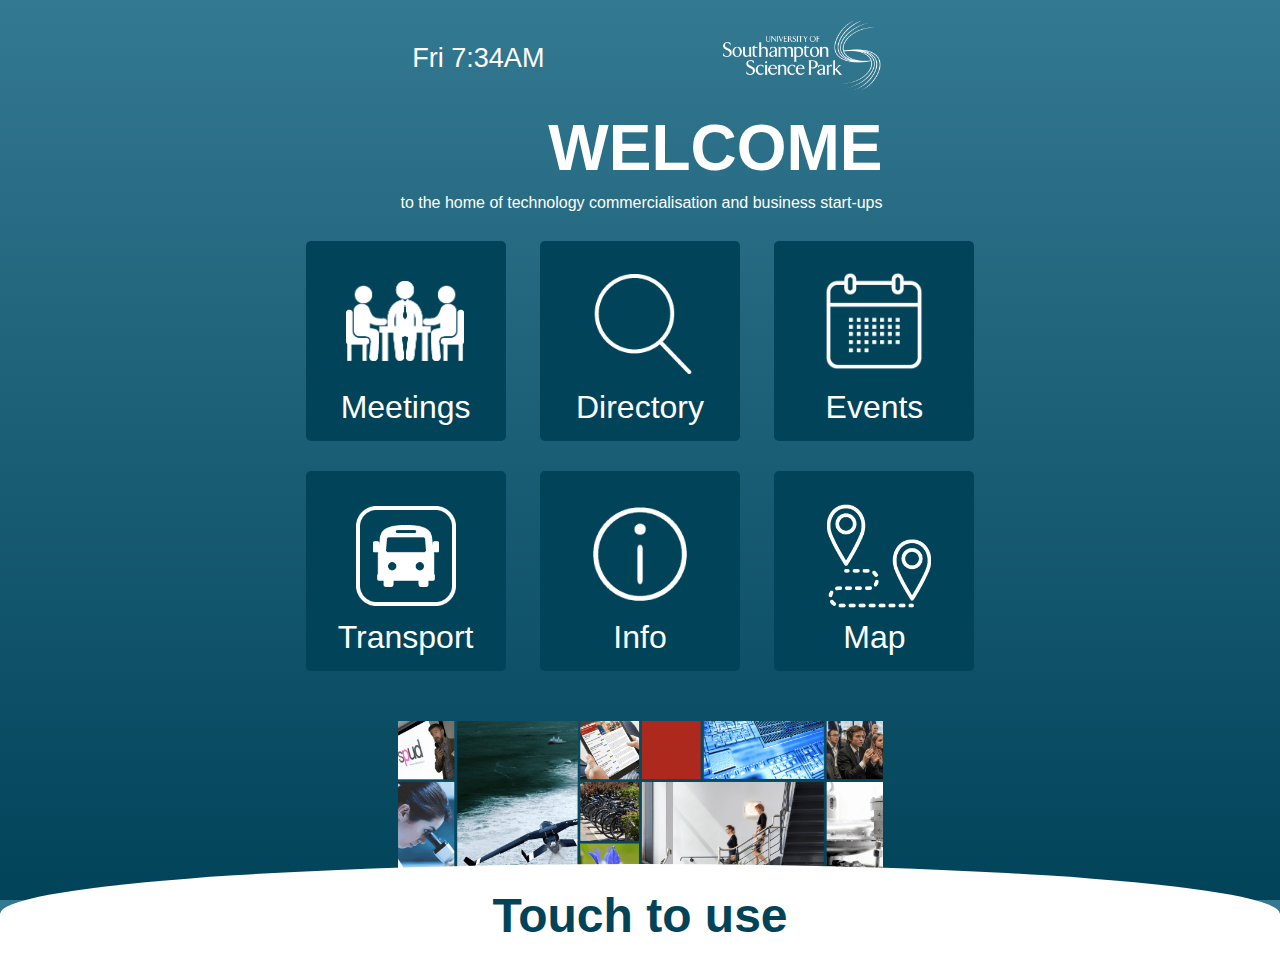
==== commit 7979c8b4: "deleted homepage buttons animation" ====
--- a/index.html
+++ b/index.html
@@ -30,38 +30,36 @@
 			</div>
 			<article>
 				<section class="row row-one">
-					<a href="meeting.html"><div class="box box-one ">
+					<a href="meeting.html"><div class="grow box-one ">
 						<div class="menu-icon meeting-icon"><img src="assets/img/business-meeting.png"></div>
 						<div class="menu-text meeting-text"><p>Meetings</p></div>
 					</div></a>
-		    		<a href="http://178.62.9.102:8080/search"><div class="box box-two ">
+		    		<a href="http://178.62.9.102:8080/search"><div class="grow box-two ">
 		    			<div class="menu-icon search-icon"><img src="assets/img/magnifier.png"></div>
 		    			<div class="menu-text search-text"><p>Directory</p></div>
 		    		</div></a>
-		    		<a href="events.html"><div class="box box-three ">
+		    		<a href="events.html"><div class="grow box-three ">
 		    			<div class="menu-icon events-icon"><img src="assets/img/cal.png"></div>
 		    			<div class="menu-text events-text"><p>Events</p></div>
 		    		</div></a>
 				</section>
 				<section class="row row-two">
-		    		<a href="bus.html"><div class="box box-one ">
+		    		<a href="bus.html"><div class="grow box-one ">
 		    			<div class="menu-icon bus-icon"><img src="assets/img/scholar-bus-stop.png"></div>
 		    			<div class="menu-text bus-text"><p>Transport</p></div>
 		    		</div></a>
-		    		<a href="info.html"><div class="box box-two ">
+		    		<a href="info.html"><div class="grow box-two ">
 		    			<div class="menu-icon info-icon"><img src="assets/img/info_light.png"></div>
 		    			<div class="menu-text info-text"><p>Info</p></div>
 		    		</div></a>
-		    		<a href="map.html"><div class="box box-three ">
+		    		<a href="map.html"><div class="grow box-three ">
 						<div class="menu-icon map-icon"><img src="assets/img/route.png"></div>
 						<div class="menu-text map-text"><p>Map</p></div>
 					</div></a>
 				</section>
 				<section>
-					<div id='media-player'>
-						<video id='media-video' class="center" autoplay loop muted>
-							<source src='assets/video/tcc.mp4' type='video/mp4'>
-						</video>
+					<div class='promo_wrapper'>
+						<img src="assets/img/event.png">
 					</div>	
 				</section>
 			</article>
@@ -75,14 +73,3 @@
 	</div>
 </body>
 
-<script type="text/javascript">
-	var elements = document.querySelectorAll('.box')
-var animationDuration = 20000; // in milliseconds
-
-// Set the animationDelay of each element to a random value
-// between 0 and animationDuration:
-for (var i = 0; i < elements.length; i++) {
-  var randomDuration = Math.floor(Math.random() * animationDuration);
-  elements[i].style.animationDelay = randomDuration + 'ms';  
-}
-</script>--- a/assets/css/main.css
+++ b/assets/css/main.css
@@ -297,6 +297,15 @@
   padding-bottom: 30px;
 }
 
+.promo_wrapper {
+  margin-top: 20px !important;
+  margin: 0 auto;
+  width: 485px;
+}
+.promo_wrapper img {
+  width: 485px;
+}
+
 footer .touch-btn {
   background-color: #fff;
   color: #014359;
@@ -397,6 +406,15 @@
   font-size: 20px;
 }
 
+.bus_map {
+  margin: 0 auto;
+  width: 720px;
+}
+.bus_map img {
+  width: 720px;
+}
+
+/*-------------------------------------------------------------------------*/
 .arrow-circle img {
       width: 28px;
     height: 16px;
@@ -410,8 +428,7 @@
 }
 
 .map-container img {
-  width: 500px;
-  padding-bottom: 15px;
+  width: 720px;
 }
 .map-hdr h1, .event_hdr h1, .bus-hdr h1{
   font-size: 40px;
@@ -467,8 +484,8 @@
 
 @media only screen and (max-width:836px) {
   .box-one, .box-two, .box-three {
-    width: 149px;
-    height: 149px;
+    width: 153px;
+    height: 153px;
   }
   .menu-text {
     top: 111px;
@@ -511,12 +528,60 @@
     padding-bottom: 14px;
   }
 }
-.box {
-  animation: pound 5s linear infinite;
-}
+
 
 @keyframes pound {
   0% { transform: scale(1); }
   50% { transform: scale(1.07); }
   100% { transform: scale(1); }
 }
+
+.disable_click {
+  width: 722px;
+  height: 1000px;
+  position: absolute;
+  left: 0;
+  z-index: 99999;
+  
+}
+
+/*------------------------------ Meeting Page ----------------------------*/
+
+.row-room {
+    text-align: center;
+    margin: 0 auto;
+    padding-bottom: 30px;
+
+}
+
+.room {
+    width: 100px;
+    height: 100px;
+    display: inline-block;
+    *display: inline;
+    zoom: 1;
+    background: #014359;
+    border-radius: 5px;
+    box-shadow: 0px 3px 4px #1d1d1d;
+
+}
+.row-room a {
+  width: 100px;
+  height: 100px;
+  display: inline-block;
+  margin-right: 30px;
+}
+.row-room a:last-child{
+  margin-right: 0 !important;
+}
+.wrapper {
+   height: 100px;
+}
+.wrapper p {
+    position: relative;
+    top: 50%;
+    text-align: center;
+    transform: translateY(-50%);
+}
+
+
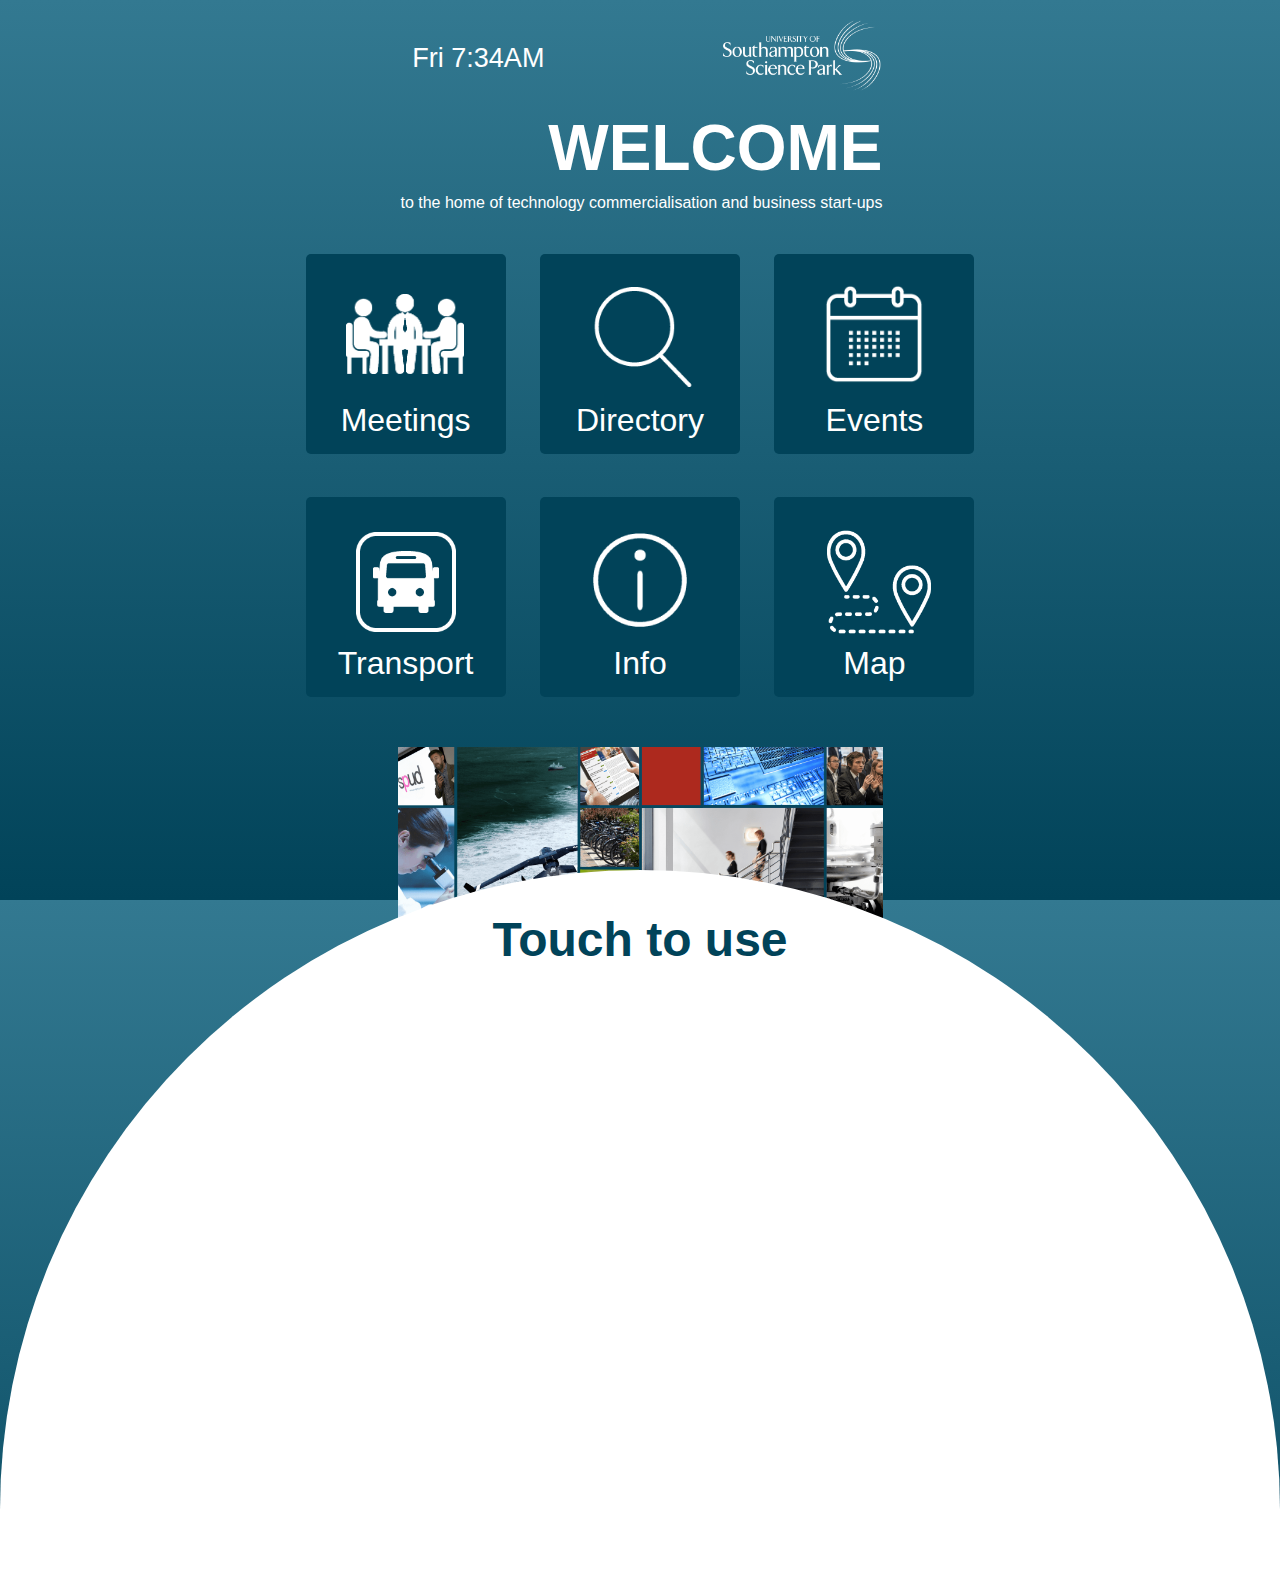
==== commit d8b3b53c: "back flip for info cards, home button changes" ====
--- a/index.html
+++ b/index.html
@@ -66,7 +66,7 @@
 		</div>
 		<!--Footer-->
 		<footer>
-			<div class="touch-btn">
+			<div class="touch-btn bounce">
 				<h2>Touch to use</h2>
 			</div>
 		</footer>
--- a/assets/css/main.css
+++ b/assets/css/main.css
@@ -81,7 +81,8 @@
     width:100%;
     position: absolute;
     left: 0;
-    bottom: 0; 
+    bottom: 0;
+    height: 300px;
 }
 a {
   text-decoration: none;
@@ -230,6 +231,9 @@
 .row {
 	padding-bottom: 30px;
 }
+.row a {
+	display: inline-block;
+}
 .grow {
 	position: relative;
   	-webkit-transition:all 0.5s ease-out;
@@ -273,17 +277,6 @@
   display: block;
 }
 
-#media-video{
-  background:#000;
-  color:#ccc;
-  border-radius: 6px;
-  box-shadow: 0px 10px 30px rgba(0,0,0,0.5);
-  margin: 0 auto;
-  display: block;
-  max-width: 485px !important;
-  margin-top: 25px;
-}
-
 .index_title {
     margin: 0 auto;
     max-width: 485px;
@@ -309,50 +302,48 @@
 footer .touch-btn {
   background-color: #fff;
   color: #014359;
-  height: 100px;
-  border-radius: 100% ;
+  height: 700px;
+  border-radius: 700px ;
   border-bottom-right-radius: 0;
   border-bottom-left-radius: 0;
   margin: 0 auto;
   text-align: center;
-  animation: pound 5s linear infinite;
+  position: relative;
+  bottom: -180px;
 }
 .touch-btn h2 {
-  padding-top: 28px;
+  padding-top: 46px;
   font-size: 3em;
 }
-
-.pulse {
-  box-shadow: 0 0 0 rgba(255,255,255, 0.5);
-}
- .pulse:hover{
-  animation: pulse 3s infinite;
-}
-@-webkit-keyframes pulse {
-  0% {
-    -webkit-box-shadow: 0 0 0 0 rgba(255,255,255, 0.5);
-  }
-  70% {
-      -webkit-box-shadow: 0 0 0 200px rgba(255,255,255, 0);
-  }
-  100% {
-      -webkit-box-shadow: 0 0 0 0 rgba(255,255,255, 0);
-  }
-}
-@keyframes pulse {
-  0% {
-    -moz-box-shadow: 0 0 0 0 rgba(255,255,255, 0.5);
-    box-shadow: 0 0 0 0 rgba(255,255,255, 0.5);
-  }
-  70% {
-      -moz-box-shadow: 0 0 0 200px rgba(255,255,255, 0);
-      box-shadow: 0 0 0 200px rgba(255,255,255, 0);
-  }
-  100% {
-      -moz-box-shadow: 0 0 0 0 rgba(255,255,255, 0);
-      box-shadow: 0 0 0 0 rgba(255,255,255, 0);
-  }
-}
+.bounce {
+  -webkit-animation-name: bounce;
+  animation-name: bounce;
+  -webkit-animation-duration: 5s;
+  animation-duration: 5s;
+  -webkit-animation-fill-mode: both;
+  animation-fill-mode: both;
+  -webkit-animation-timing-function: linear;
+  animation-timing-function: linear;
+  animation-iteration-count: infinite;
+  -webkit-animation-iteration-count: infinite;
+}
+@-webkit-keyframes bounce {
+  0%, 100% {
+    -webkit-transform: translateY(0);
+  }
+  50% {
+    -webkit-transform: translateY(-50px);
+  }
+}
+@keyframes bounce {
+  0%, 100% {
+    transform: translateY(0);
+  }
+  50% {
+    transform: translateY(-50px);
+  }
+}
+
 /*End of Body*/
 
 /*CSS for BUS PAGE*/
@@ -555,19 +546,18 @@
 }
 
 .room {
-    width: 100px;
-    height: 100px;
+    width: 80px;
+    height: 80px;
     display: inline-block;
     *display: inline;
     zoom: 1;
     background: #014359;
     border-radius: 5px;
-    box-shadow: 0px 3px 4px #1d1d1d;
 
 }
 .row-room a {
-  width: 100px;
-  height: 100px;
+  width: 80px;
+  height: 80px;
   display: inline-block;
   margin-right: 30px;
 }
@@ -575,7 +565,7 @@
   margin-right: 0 !important;
 }
 .wrapper {
-   height: 100px;
+   height: 80px;
 }
 .wrapper p {
     position: relative;
